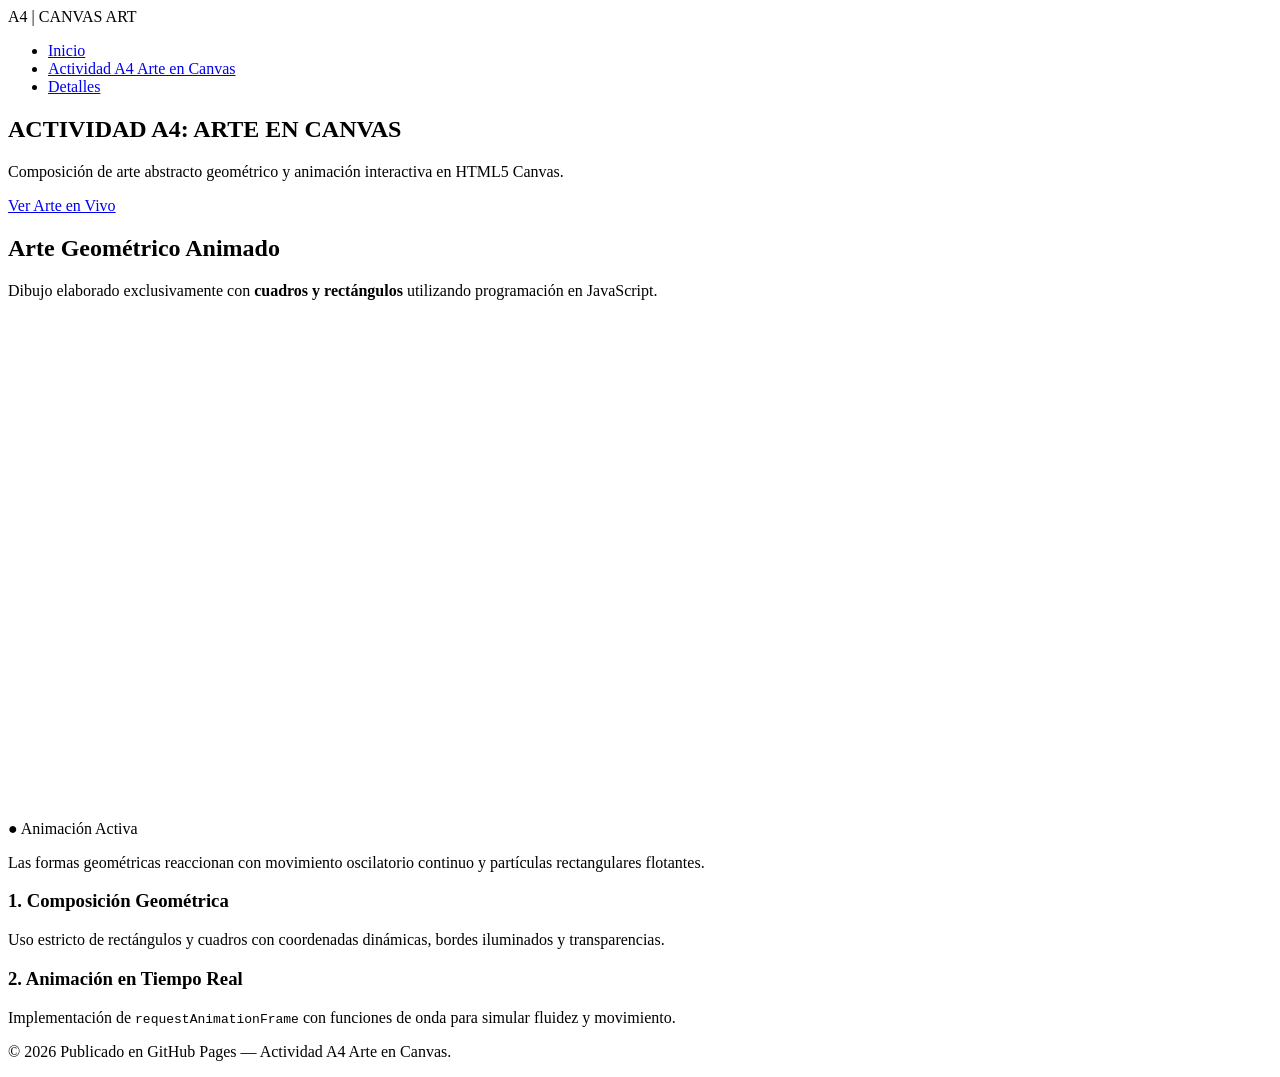
==== index.html @ e1bbf5ae "Create index.html" ====
<!DOCTYPE html>
<html lang="es">
<head>
    <meta charset="UTF-8">
    <meta name="viewport" content="width=device-width, initial-scale=1.0">
    <title>Actividad A4 | Arte en Canvas</title>
    <link rel="stylesheet" href="style.css">
    <link rel="preconnect" href="https://fonts.googleapis.com">
    <link rel="preconnect" href="https://fonts.gstatic.com" crossorigin>
    <link href="https://fonts.googleapis.com/css2?family=Cinzel:wght@600;700&family=Montserrat:wght@300;400;500;600&display=swap" rel="stylesheet">
</head>
<body>

    <!-- Menú Principal -->
    <header class="header">
        <div class="logo">
            <span>A4 | CANVAS ART</span>
        </div>
        <nav class="nav-menu">
            <ul>
                <li><a href="#inicio" class="active">Inicio</a></li>
                <li><a href="#canvas-section">Actividad A4 Arte en Canvas</a></li>
                <li><a href="#detalles">Detalles</a></li>
            </ul>
        </nav>
    </header>

    <!-- Hero / Portada -->
    <section id="inicio" class="hero">
        <div class="hero-content">
            <h1>ACTIVIDAD A4: ARTE EN CANVAS</h1>
            <p>Composición de arte abstracto geométrico y animación interactiva en HTML5 Canvas.</p>
            <a href="#canvas-section" class="btn-primary">Ver Arte en Vivo</a>
        </div>
    </section>

    <!-- Sección Principal: El Canvas Animado -->
    <main id="canvas-section" class="container">
        <div class="section-title">
            <h2>Arte Geométrico Animado</h2>
            <p>Dibujo elaborado exclusivamente con <strong>cuadros y rectángulos</strong> utilizando programación en JavaScript.</p>
        </div>

        <div class="canvas-card">
            <!-- Lienzo de Canvas HTML5 -->
            <canvas id="mainCanvas" width="800" height="500"></canvas>
            
            <div class="canvas-controls">
                <span class="status-tag">● Animación Activa</span>
                <p>Las formas geométricas reaccionan con movimiento oscilatorio continuo y partículas rectangulares flotantes.</p>
            </div>
        </div>
    </main>

    <!-- Sección de Información sobre la Actividad -->
    <section id="detalles" class="info-section">
        <div class="info-container">
            <div class="info-card">
                <h3>1. Composición Geométrica</h3>
                <p>Uso estricto de rectángulos y cuadros con coordenadas dinámicas, bordes iluminados y transparencias.</p>
            </div>
            <div class="info-card">
                <h3>2. Animación en Tiempo Real</h3>
                <p>Implementación de <code>requestAnimationFrame</code> con funciones de onda para simular fluidez y movimiento.</p>
            </div>
        </div>
    </section>

    <!-- Pie de Página -->
    <footer>
        <p>&copy; 2026 Publicado en GitHub Pages — Actividad A4 Arte en Canvas.</p>
    </footer>

    <script src="script.js"></script>
</body>
</html>
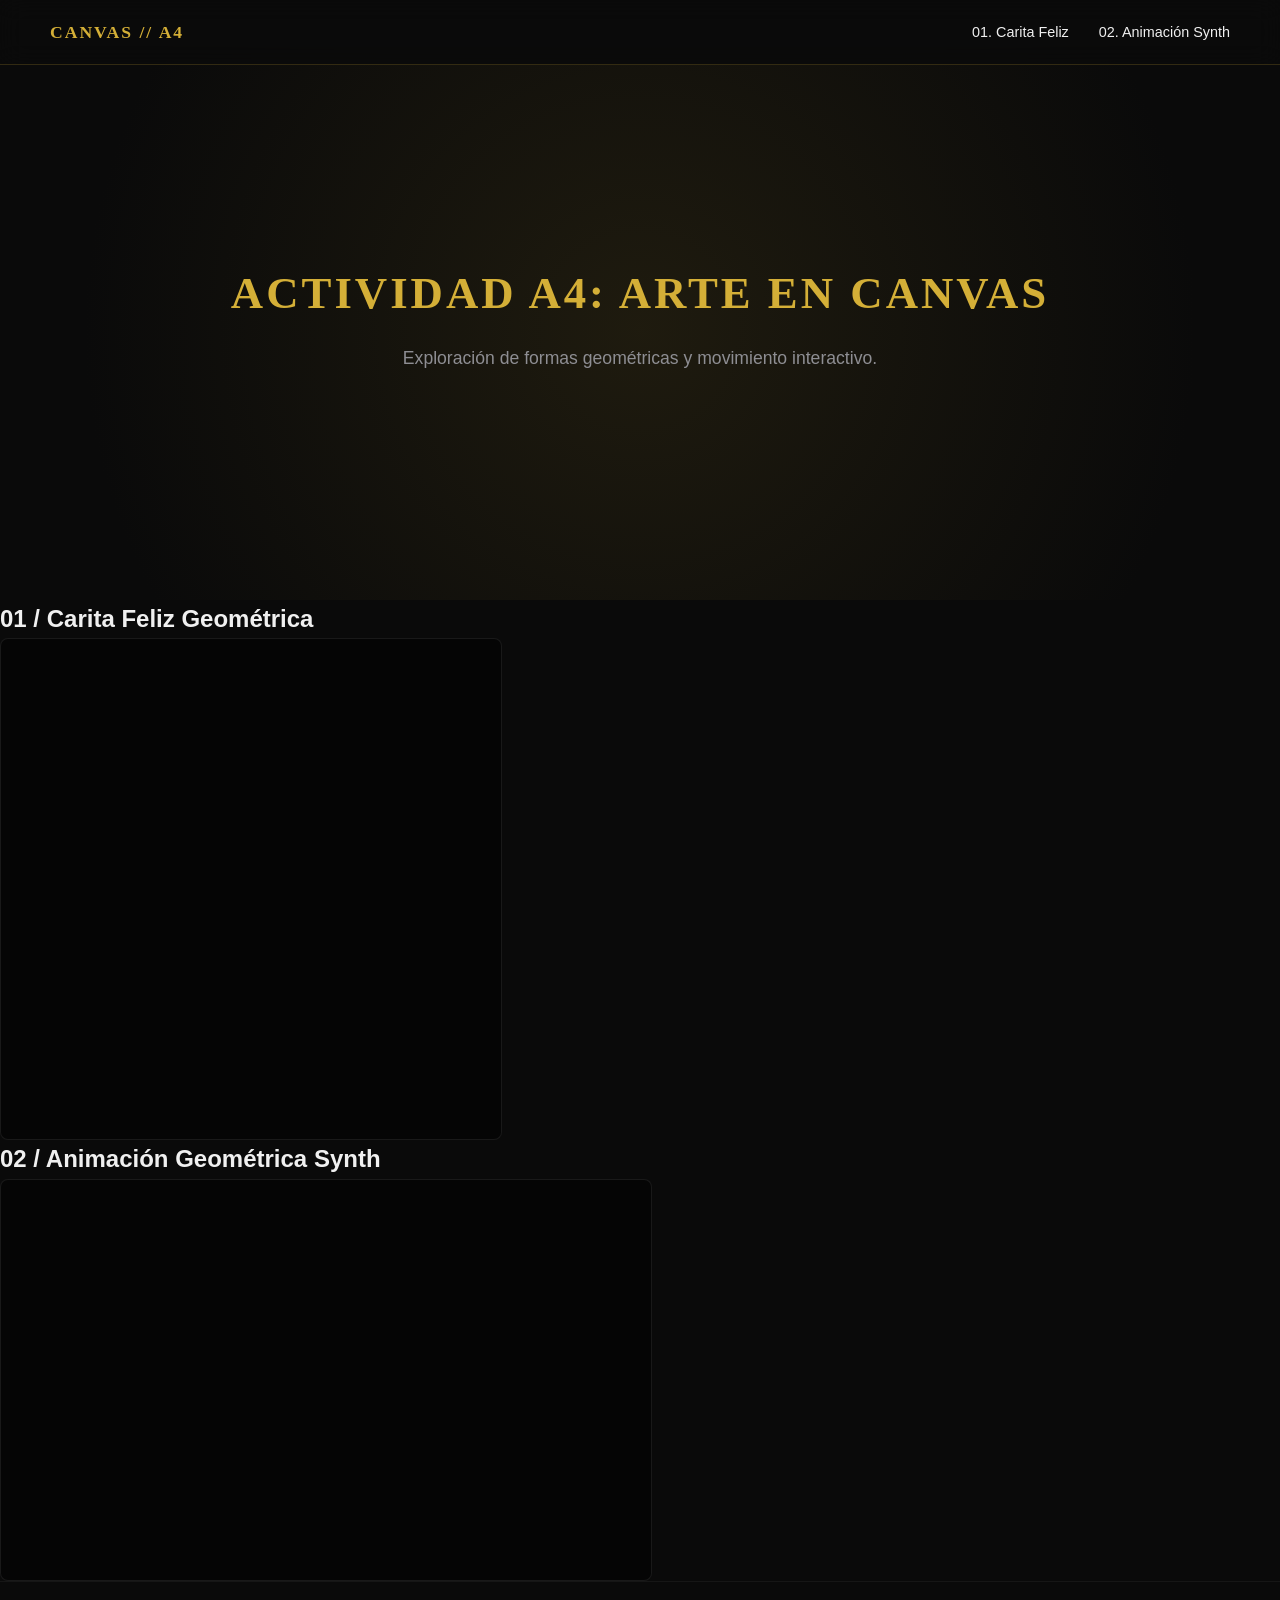
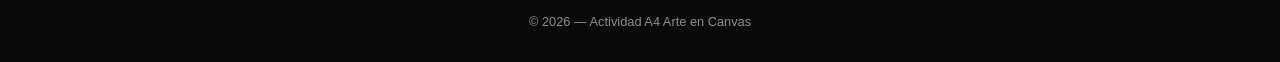
==== commit d697868d: "Update index.html" ====
--- a/index.html
+++ b/index.html
@@ -3,72 +3,62 @@
 <head>
     <meta charset="UTF-8">
     <meta name="viewport" content="width=device-width, initial-scale=1.0">
-    <title>Actividad A4 | Arte en Canvas</title>
+    <title>A4 | Arte en Canvas</title>
     <link rel="stylesheet" href="style.css">
     <link rel="preconnect" href="https://fonts.googleapis.com">
     <link rel="preconnect" href="https://fonts.gstatic.com" crossorigin>
-    <link href="https://fonts.googleapis.com/css2?family=Cinzel:wght@600;700&family=Montserrat:wght@300;400;500;600&display=swap" rel="stylesheet">
+    <link href="https://fonts.googleapis.com/css2?family=Outfit:wght@500;700;800&family=Plus+Jakarta+Sans:wght@400;600&display=swap" rel="stylesheet">
 </head>
 <body>
 
     <!-- Menú Principal -->
     <header class="header">
         <div class="logo">
-            <span>A4 | CANVAS ART</span>
+            <span>CANVAS // A4</span>
         </div>
         <nav class="nav-menu">
             <ul>
-                <li><a href="#inicio" class="active">Inicio</a></li>
-                <li><a href="#canvas-section">Actividad A4 Arte en Canvas</a></li>
-                <li><a href="#detalles">Detalles</a></li>
+                <li><a href="#carita-section">01. Carita Feliz</a></li>
+                <li><a href="#animacion-section">02. Animación Synth</a></li>
             </ul>
         </nav>
     </header>
 
-    <!-- Hero / Portada -->
-    <section id="inicio" class="hero">
+    <!-- Hero / Encabezado principal -->
+    <section class="hero">
         <div class="hero-content">
             <h1>ACTIVIDAD A4: ARTE EN CANVAS</h1>
-            <p>Composición de arte abstracto geométrico y animación interactiva en HTML5 Canvas.</p>
-            <a href="#canvas-section" class="btn-primary">Ver Arte en Vivo</a>
+            <p>Exploración de formas geométricas y movimiento interactivo.</p>
         </div>
     </section>
 
-    <!-- Sección Principal: El Canvas Animado -->
-    <main id="canvas-section" class="container">
-        <div class="section-title">
-            <h2>Arte Geométrico Animado</h2>
-            <p>Dibujo elaborado exclusivamente con <strong>cuadros y rectángulos</strong> utilizando programación en JavaScript.</p>
-        </div>
+    <!-- Contenedor Principal de Trabajos -->
+    <main class="main-layout">
 
-        <div class="canvas-card">
-            <!-- Lienzo de Canvas HTML5 -->
-            <canvas id="mainCanvas" width="800" height="500"></canvas>
-            
-            <div class="canvas-controls">
-                <span class="status-tag">● Animación Activa</span>
-                <p>Las formas geométricas reaccionan con movimiento oscilatorio continuo y partículas rectangulares flotantes.</p>
+        <!-- PARTE 1: Carita Feliz (Cuadros y Rectángulos) -->
+        <section id="carita-section" class="canvas-block">
+            <div class="block-header">
+                <h2>01 / Carita Feliz Geométrica</h2>
             </div>
-        </div>
+            <div class="canvas-wrapper">
+                <canvas id="happyFaceCanvas" width="500" height="500"></canvas>
+            </div>
+        </section>
+
+        <!-- PARTE 2: Animación Dinámica Original -->
+        <section id="animacion-section" class="canvas-block">
+            <div class="block-header">
+                <h2>02 / Animación Geométrica Synth</h2>
+            </div>
+            <div class="canvas-wrapper">
+                <canvas id="animationCanvas" width="650" height="400"></canvas>
+            </div>
+        </section>
+
     </main>
 
-    <!-- Sección de Información sobre la Actividad -->
-    <section id="detalles" class="info-section">
-        <div class="info-container">
-            <div class="info-card">
-                <h3>1. Composición Geométrica</h3>
-                <p>Uso estricto de rectángulos y cuadros con coordenadas dinámicas, bordes iluminados y transparencias.</p>
-            </div>
-            <div class="info-card">
-                <h3>2. Animación en Tiempo Real</h3>
-                <p>Implementación de <code>requestAnimationFrame</code> con funciones de onda para simular fluidez y movimiento.</p>
-            </div>
-        </div>
-    </section>
-
-    <!-- Pie de Página -->
     <footer>
-        <p>&copy; 2026 Publicado en GitHub Pages — Actividad A4 Arte en Canvas.</p>
+        <p>&copy; 2026 — Actividad A4 Arte en Canvas</p>
     </footer>
 
     <script src="script.js"></script>
--- a/style.css
+++ b/style.css
@@ -0,0 +1,230 @@
+/* --- Variables y Estilos Base --- */
+:root {
+    --bg-color: #0a0a0a;
+    --card-bg: #141414;
+    --gold: #d4af37;
+    --gold-light: #f3e5ab;
+    --text-color: #f0f0f0;
+    --text-muted: #8e8e93;
+    --font-title: 'Cinzel', serif;
+    --font-body: 'Montserrat', sans-serif;
+}
+
+* {
+    margin: 0;
+    padding: 0;
+    box-sizing: border-box;
+    scroll-behavior: smooth;
+}
+
+body {
+    background-color: var(--bg-color);
+    color: var(--text-color);
+    font-family: var(--font-body);
+    line-height: 1.6;
+}
+
+/* --- Menú Principal --- */
+.header {
+    position: fixed;
+    top: 0;
+    width: 100%;
+    display: flex;
+    justify-content: space-between;
+    align-items: center;
+    padding: 18px 50px;
+    background: rgba(10, 10, 10, 0.9);
+    backdrop-filter: blur(12px);
+    z-index: 1000;
+    border-bottom: 1px solid rgba(212, 175, 55, 0.2);
+}
+
+.logo span {
+    font-family: var(--font-title);
+    font-weight: 700;
+    color: var(--gold);
+    letter-spacing: 2px;
+    font-size: 1.1rem;
+}
+
+.nav-menu ul {
+    display: flex;
+    list-style: none;
+    gap: 30px;
+}
+
+.nav-menu a {
+    color: var(--text-color);
+    text-decoration: none;
+    font-size: 0.9rem;
+    font-weight: 500;
+    transition: color 0.3s;
+}
+
+.nav-menu a:hover,
+.nav-menu a.active {
+    color: var(--gold);
+}
+
+/* --- Hero Section --- */
+.hero {
+    height: 60vh;
+    display: flex;
+    justify-content: center;
+    align-items: center;
+    text-align: center;
+    background: radial-gradient(circle, rgba(212,175,55,0.1) 0%, rgba(10,10,10,1) 80%);
+    padding: 0 20px;
+    margin-top: 60px;
+}
+
+.hero-content h1 {
+    font-family: var(--font-title);
+    font-size: 2.8rem;
+    color: var(--gold);
+    letter-spacing: 3px;
+    margin-bottom: 15px;
+}
+
+.hero-content p {
+    color: var(--text-muted);
+    font-size: 1.1rem;
+    max-width: 600px;
+    margin: 0 auto 30px auto;
+}
+
+.btn-primary {
+    display: inline-block;
+    padding: 12px 28px;
+    border: 1px solid var(--gold);
+    color: var(--gold);
+    text-decoration: none;
+    font-size: 0.85rem;
+    letter-spacing: 2px;
+    text-transform: uppercase;
+    font-weight: 600;
+    border-radius: 4px;
+    transition: all 0.3s;
+}
+
+.btn-primary:hover {
+    background-color: var(--gold);
+    color: var(--bg-color);
+}
+
+/* --- Sección Canvas --- */
+.container {
+    max-width: 1000px;
+    margin: 0 auto;
+    padding: 60px 20px;
+    text-align: center;
+}
+
+.section-title h2 {
+    font-family: var(--font-title);
+    color: var(--gold);
+    font-size: 2rem;
+    margin-bottom: 10px;
+}
+
+.section-title p {
+    color: var(--text-muted);
+    margin-bottom: 40px;
+}
+
+.canvas-card {
+    background-color: var(--card-bg);
+    padding: 25px;
+    border-radius: 12px;
+    border: 1px solid rgba(212, 175, 55, 0.25);
+    box-shadow: 0 15px 35px rgba(0, 0, 0, 0.7);
+    display: inline-block;
+    max-width: 100%;
+}
+
+canvas {
+    background-color: #050505;
+    border-radius: 8px;
+    border: 1px solid rgba(255, 255, 255, 0.08);
+    display: block;
+    max-width: 100%;
+    height: auto;
+}
+
+.canvas-controls {
+    margin-top: 20px;
+    display: flex;
+    flex-direction: column;
+    align-items: center;
+    gap: 8px;
+}
+
+.status-tag {
+    color: #4cd964;
+    font-size: 0.85rem;
+    font-weight: 600;
+    letter-spacing: 1px;
+}
+
+.canvas-controls p {
+    color: var(--text-muted);
+    font-size: 0.85rem;
+}
+
+/* --- Sección Informativa --- */
+.info-section {
+    background-color: #0f0f0f;
+    padding: 60px 20px;
+    border-top: 1px solid rgba(255, 255, 255, 0.05);
+}
+
+.info-container {
+    max-width: 900px;
+    margin: 0 auto;
+    display: flex;
+    gap: 30px;
+}
+
+.info-card {
+    flex: 1;
+    background-color: var(--card-bg);
+    padding: 25px;
+    border-radius: 8px;
+    border-left: 3px solid var(--gold);
+}
+
+.info-card h3 {
+    font-family: var(--font-title);
+    color: var(--gold);
+    font-size: 1.2rem;
+    margin-bottom: 10px;
+}
+
+.info-card p {
+    color: var(--text-muted);
+    font-size: 0.9rem;
+}
+
+/* --- Footer --- */
+footer {
+    text-align: center;
+    padding: 30px;
+    color: var(--text-muted);
+    font-size: 0.8rem;
+    border-top: 1px solid rgba(255, 255, 255, 0.05);
+}
+
+/* --- Responsive --- */
+@media (max-width: 768px) {
+    .header {
+        flex-direction: column;
+        gap: 12px;
+        padding: 15px;
+    }
+    .info-container {
+        flex-direction: column;
+    }
+    .hero-content h1 {
+        font-size: 2rem;
+    }
+}
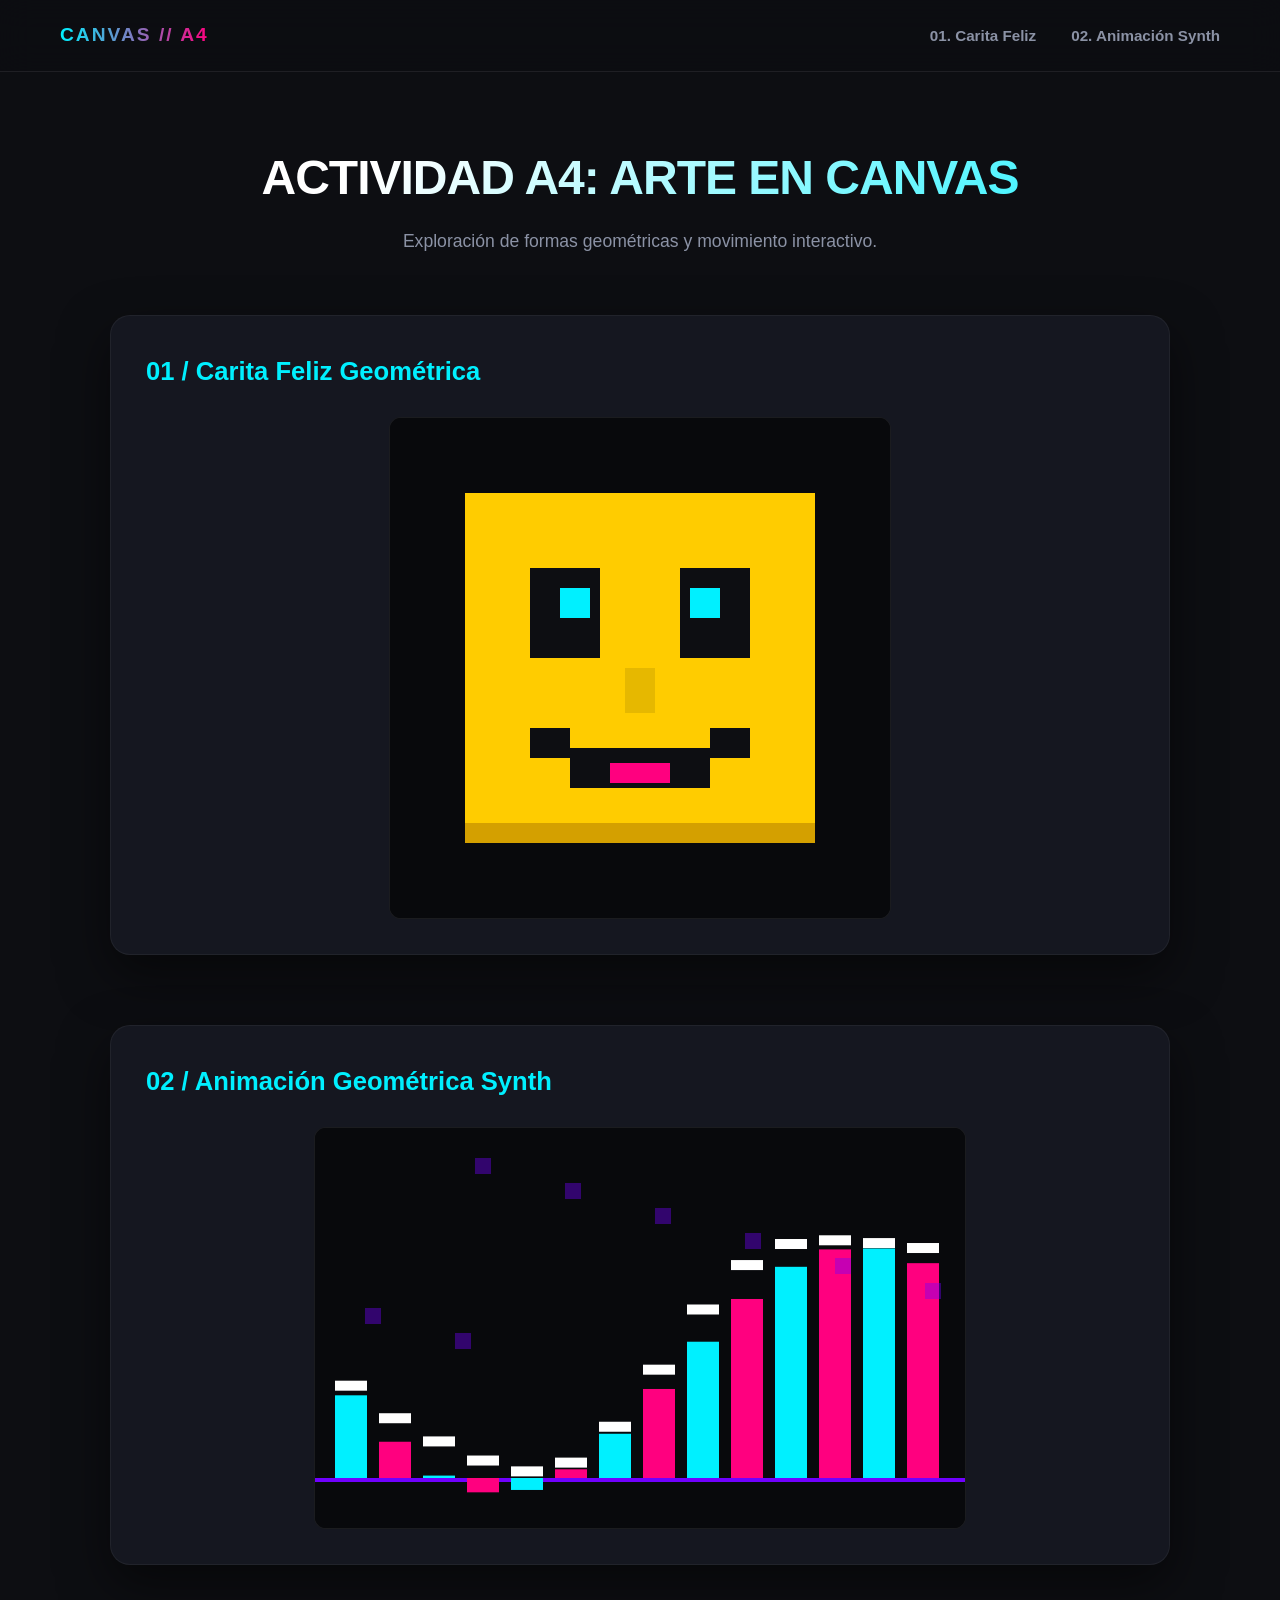
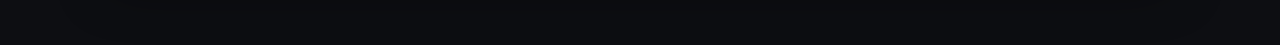
==== commit 1bf503ea: "Update index.html" ====
--- a/index.html
+++ b/index.html
@@ -57,10 +57,6 @@
 
     </main>
 
-    <footer>
-        <p>&copy; 2026 — Actividad A4 Arte en Canvas</p>
-    </footer>
-
     <script src="script.js"></script>
 </body>
 </html>
--- a/style.css
+++ b/style.css
@@ -1,13 +1,14 @@
-/* --- Variables y Estilos Base --- */
+/* --- Variables de Diseño Renovadas --- */
 :root {
-    --bg-color: #0a0a0a;
-    --card-bg: #141414;
-    --gold: #d4af37;
-    --gold-light: #f3e5ab;
-    --text-color: #f0f0f0;
-    --text-muted: #8e8e93;
-    --font-title: 'Cinzel', serif;
-    --font-body: 'Montserrat', sans-serif;
+    --bg-dark: #0d0e12;
+    --card-bg: #151720;
+    --cyan: #00f0ff;
+    --purple: #7000ff;
+    --pink: #ff007f;
+    --text-main: #f4f5f7;
+    --text-muted: #8b92a5;
+    --font-heading: 'Outfit', sans-serif;
+    --font-body: 'Plus Jakarta Sans', sans-serif;
 }
 
 * {
@@ -18,8 +19,8 @@
 }
 
 body {
-    background-color: var(--bg-color);
-    color: var(--text-color);
+    background-color: var(--bg-dark);
+    color: var(--text-main);
     font-family: var(--font-body);
     line-height: 1.6;
 }
@@ -32,199 +33,124 @@
     display: flex;
     justify-content: space-between;
     align-items: center;
-    padding: 18px 50px;
-    background: rgba(10, 10, 10, 0.9);
-    backdrop-filter: blur(12px);
+    padding: 20px 60px;
+    background: rgba(13, 14, 18, 0.85);
+    backdrop-filter: blur(16px);
     z-index: 1000;
-    border-bottom: 1px solid rgba(212, 175, 55, 0.2);
+    border-bottom: 1px solid rgba(255, 255, 255, 0.08);
 }
 
 .logo span {
-    font-family: var(--font-title);
-    font-weight: 700;
-    color: var(--gold);
+    font-family: var(--font-heading);
+    font-weight: 800;
+    font-size: 1.2rem;
     letter-spacing: 2px;
-    font-size: 1.1rem;
+    background: linear-gradient(90deg, var(--cyan), var(--pink));
+    -webkit-background-clip: text;
+    -webkit-text-fill-color: transparent;
 }
 
 .nav-menu ul {
     display: flex;
     list-style: none;
-    gap: 30px;
+    gap: 35px;
 }
 
 .nav-menu a {
-    color: var(--text-color);
+    color: var(--text-muted);
     text-decoration: none;
-    font-size: 0.9rem;
-    font-weight: 500;
-    transition: color 0.3s;
+    font-family: var(--font-heading);
+    font-size: 0.95rem;
+    font-weight: 600;
+    transition: all 0.3s ease;
 }
 
-.nav-menu a:hover,
-.nav-menu a.active {
-    color: var(--gold);
+.nav-menu a:hover {
+    color: var(--cyan);
 }
 
-/* --- Hero Section --- */
+/* --- Hero --- */
 .hero {
-    height: 60vh;
-    display: flex;
-    justify-content: center;
-    align-items: center;
+    padding-top: 140px;
+    padding-bottom: 40px;
     text-align: center;
-    background: radial-gradient(circle, rgba(212,175,55,0.1) 0%, rgba(10,10,10,1) 80%);
-    padding: 0 20px;
-    margin-top: 60px;
 }
 
 .hero-content h1 {
-    font-family: var(--font-title);
-    font-size: 2.8rem;
-    color: var(--gold);
-    letter-spacing: 3px;
-    margin-bottom: 15px;
+    font-family: var(--font-heading);
+    font-size: 3rem;
+    font-weight: 800;
+    letter-spacing: -1px;
+    margin-bottom: 10px;
+    background: linear-gradient(135deg, #ffffff 30%, var(--cyan));
+    -webkit-background-clip: text;
+    -webkit-text-fill-color: transparent;
 }
 
 .hero-content p {
     color: var(--text-muted);
     font-size: 1.1rem;
-    max-width: 600px;
-    margin: 0 auto 30px auto;
 }
 
-.btn-primary {
-    display: inline-block;
-    padding: 12px 28px;
-    border: 1px solid var(--gold);
-    color: var(--gold);
-    text-decoration: none;
-    font-size: 0.85rem;
-    letter-spacing: 2px;
-    text-transform: uppercase;
-    font-weight: 600;
-    border-radius: 4px;
-    transition: all 0.3s;
+/* --- Layout de Secciones Separadas --- */
+.main-layout {
+    max-width: 1100px;
+    margin: 0 auto;
+    padding: 20px 20px 80px 20px;
+    display: flex;
+    flex-direction: column;
+    gap: 70px;
 }
 
-.btn-primary:hover {
-    background-color: var(--gold);
-    color: var(--bg-color);
+.canvas-block {
+    background-color: var(--card-bg);
+    border-radius: 20px;
+    padding: 35px;
+    border: 1px solid rgba(255, 255, 255, 0.05);
+    box-shadow: 0 20px 50px rgba(0, 0, 0, 0.5);
 }
 
-/* --- Sección Canvas --- */
-.container {
-    max-width: 1000px;
-    margin: 0 auto;
-    padding: 60px 20px;
-    text-align: center;
+.block-header h2 {
+    font-family: var(--font-heading);
+    font-size: 1.6rem;
+    color: var(--cyan);
+    margin-bottom: 25px;
 }
 
-.section-title h2 {
-    font-family: var(--font-title);
-    color: var(--gold);
-    font-size: 2rem;
-    margin-bottom: 10px;
-}
-
-.section-title p {
-    color: var(--text-muted);
-    margin-bottom: 40px;
-}
-
-.canvas-card {
-    background-color: var(--card-bg);
-    padding: 25px;
-    border-radius: 12px;
-    border: 1px solid rgba(212, 175, 55, 0.25);
-    box-shadow: 0 15px 35px rgba(0, 0, 0, 0.7);
-    display: inline-block;
-    max-width: 100%;
+.canvas-wrapper {
+    display: flex;
+    justify-content: center;
+    align-items: center;
 }
 
 canvas {
-    background-color: #050505;
-    border-radius: 8px;
+    background-color: #08090c;
+    border-radius: 12px;
     border: 1px solid rgba(255, 255, 255, 0.08);
-    display: block;
     max-width: 100%;
     height: auto;
-}
-
-.canvas-controls {
-    margin-top: 20px;
-    display: flex;
-    flex-direction: column;
-    align-items: center;
-    gap: 8px;
-}
-
-.status-tag {
-    color: #4cd964;
-    font-size: 0.85rem;
-    font-weight: 600;
-    letter-spacing: 1px;
-}
-
-.canvas-controls p {
-    color: var(--text-muted);
-    font-size: 0.85rem;
-}
-
-/* --- Sección Informativa --- */
-.info-section {
-    background-color: #0f0f0f;
-    padding: 60px 20px;
-    border-top: 1px solid rgba(255, 255, 255, 0.05);
-}
-
-.info-container {
-    max-width: 900px;
-    margin: 0 auto;
-    display: flex;
-    gap: 30px;
-}
-
-.info-card {
-    flex: 1;
-    background-color: var(--card-bg);
-    padding: 25px;
-    border-radius: 8px;
-    border-left: 3px solid var(--gold);
-}
-
-.info-card h3 {
-    font-family: var(--font-title);
-    color: var(--gold);
-    font-size: 1.2rem;
-    margin-bottom: 10px;
-}
-
-.info-card p {
-    color: var(--text-muted);
-    font-size: 0.9rem;
 }
 
 /* --- Footer --- */
 footer {
     text-align: center;
-    padding: 30px;
+    padding: 40px;
     color: var(--text-muted);
-    font-size: 0.8rem;
+    font-size: 0.85rem;
     border-top: 1px solid rgba(255, 255, 255, 0.05);
 }
 
 /* --- Responsive --- */
 @media (max-width: 768px) {
     .header {
+        padding: 15px 25px;
         flex-direction: column;
-        gap: 12px;
-        padding: 15px;
-    }
-    .info-container {
-        flex-direction: column;
+        gap: 10px;
     }
     .hero-content h1 {
-        font-size: 2rem;
+        font-size: 2.1rem;
+    }
+    .canvas-block {
+        padding: 20px;
     }
 }
